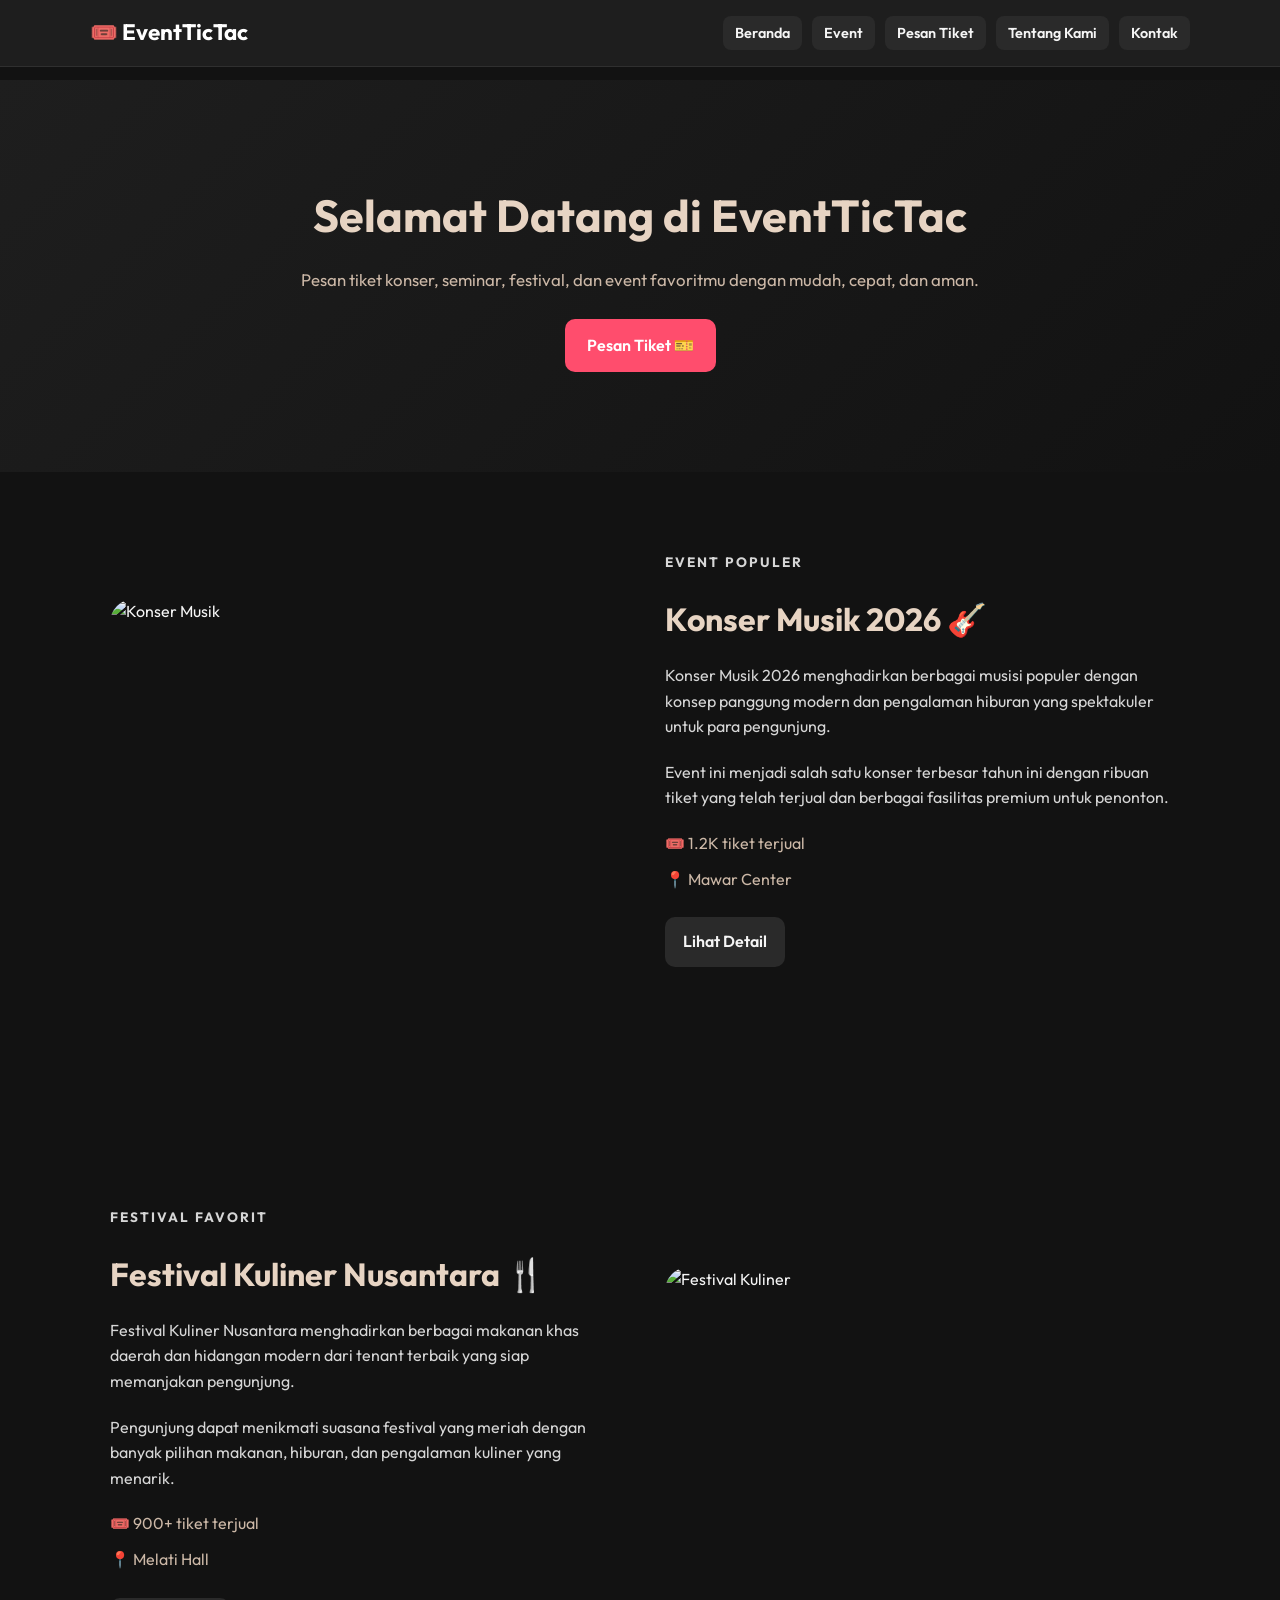
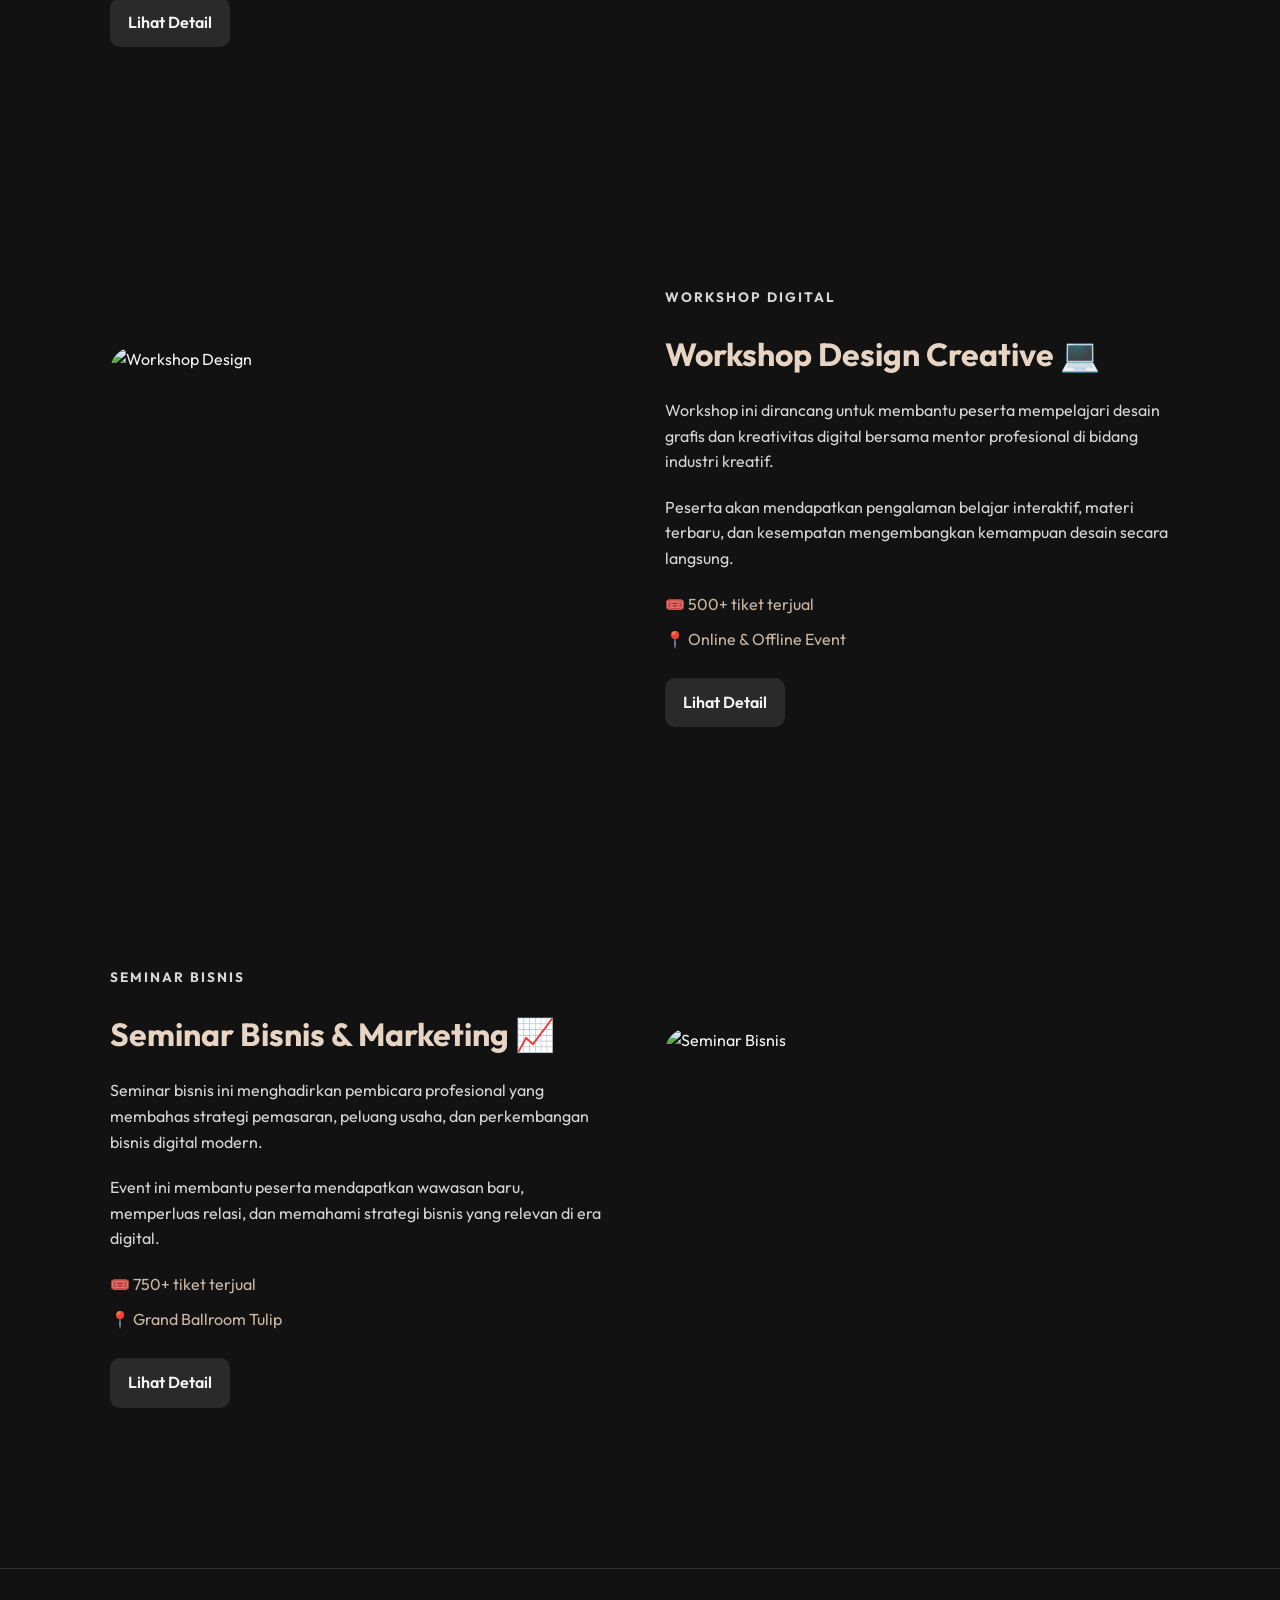
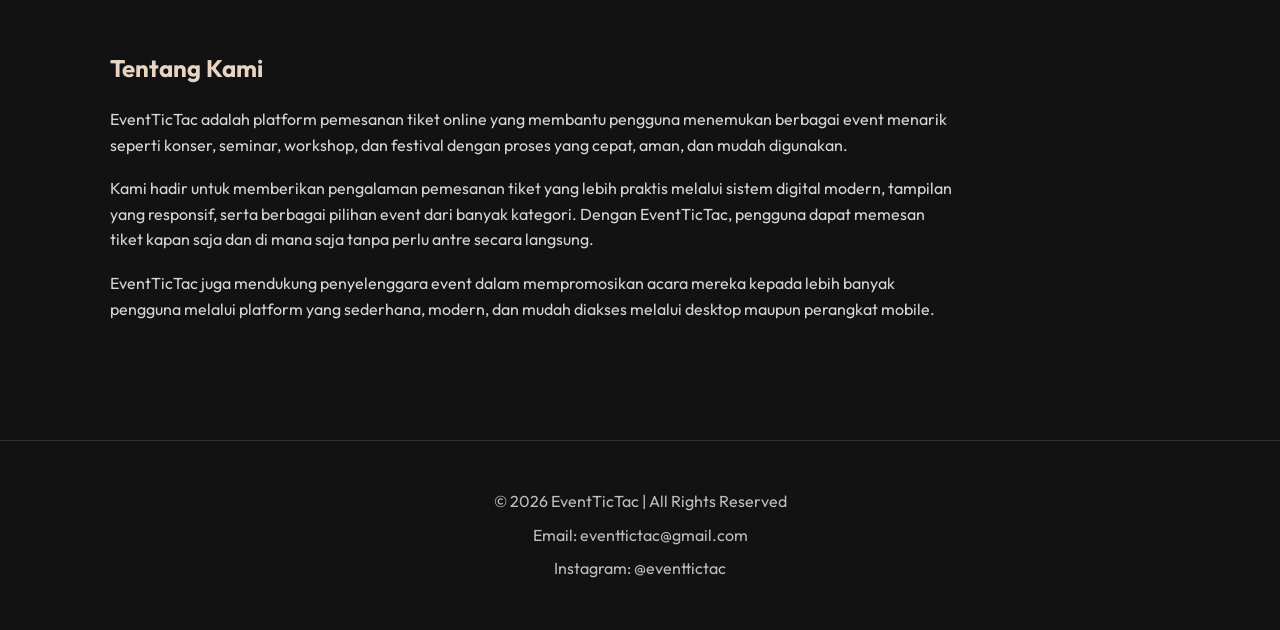
==== index.html @ c3b13cec "Index.html" ====
<!DOCTYPE html>
<html lang="en">

<head>
    <meta charset="UTF-8">
    <meta name="viewport" content="width=device-width, initial-scale=1.0">
    <title>EventTicTac - Ticket Booking Platform</title>
    <link rel="preconnect" href="https://fonts.googleapis.com">
    <link rel="preconnect" href="https://fonts.gstatic.com" crossorigin>
    <link href="https://fonts.googleapis.com/css2?family=Outfit:wght@100..900&display=swap" rel="stylesheet">

 <style>
    * {
        margin: 0;
        padding: 0;
        box-sizing: border-box;
    }

    html {
        scroll-behavior: smooth;
    }

    body {
        font-family: Outfit, sans-serif;
        background: #121212;
        color: #f5f5f5;
        padding-top: 80px;
        line-height: 1.6;
    }

    .container {
        max-width: 1100px;
        margin: auto;
        padding: 0 20px;
    }

    h1,
    h2 {
        color: #e7d4c3;
    }

    a {
        text-decoration: none;
    }

    img {
        display: block;
    }

    /* Navbar */
    .navbar {
        position: fixed;
        top: 0;
        left: 0;
        width: 100%;
        background: #1e1e1e;
        border-bottom: 1px solid #2f2f2f;
        z-index: 1000;
    }

    .navbar-inner {
        display: flex;
        justify-content: space-between;
        align-items: center;
        padding: 15px 0;
    }

    .logo {
        font-size: 1.4rem;
        font-weight: 700;
        color: #fff;
    }

    .nav-toggle {
        display: none;
    }

    .navtoggleMenu {
        display: none;
        flex-direction: column;
        cursor: pointer;
        gap: 5px;
    }

    .navtoggleMenu span {
        width: 25px;
        height: 3px;
        background: #f5f5f5;
        border-radius: 2px;
    }

    .navmenu {
        list-style: none;
        display: flex;
        gap: 10px;
    }

    .navmenu li a {
        color: #f5f5f5;
        padding: 8px 12px;
        background: #2a2a2a;
        border-radius: 8px;
        font-size: 0.9rem;
        font-weight: 600;
        transition: 0.3s ease;
    }

    .navmenu li a:hover {
        background: #ff4d6d;
        color: white;
    }

    /* Hero */
    .hero {
        text-align: center;
        padding: 100px 20px;
        background: linear-gradient(135deg, #1E1E1E, #121212);
    }

    .hero h1 {
        font-size: 2.8rem;
        margin-bottom: 15px;
    }

    .hero p {
        max-width: 700px;
        margin: 0 auto 25px;
        color: #ccb8a7;
        font-size: 1.05rem;
    }

    .hero a {
        display: inline-block;
        background: #ff4d6d;
        color: white;
        padding: 14px 22px;
        border-radius: 10px;
        font-weight: 600;
        transition: all 0.3s ease;
    }

    .hero a:hover {
        transform: scale(1.05);
        background: #ff6b86;
    }

    /* Section */
    .section {
        padding: 80px 0;
    }

    /* Showcase */
    .showcase {
        display: flex;
        align-items: center;
        gap: 50px;
        margin-bottom: 80px;
    }

    .reverse {
        flex-direction: row-reverse;
    }

    .showcase-image {
        flex: 1;
    }

    .showcase-image img {
        width: 100%;
        height: 320px;
        object-fit: cover;
        border-radius: 24px;
    }

    .showcase-text {
        flex: 1;
    }

    .mini-title {
        color: #ff4d6d;
        font-size: 0.85rem;
        font-weight: 700;
        letter-spacing: 2px;
        margin-bottom: 12px;
    }

    .showcase-text h2 {
        font-size: 2rem;
        margin-bottom: 18px;
    }

    .showcase-text p {
        color: #d6d6d6;
        margin-bottom: 20px;
    }

    .showcase-info {
        display: flex;
        flex-direction: column;
        gap: 10px;
        margin-bottom: 25px;
        color: #ccb8a7;
    }

    .showcase-btn {
        display: inline-block;
        background: #2a2a2a;
        color: #f5f5f5;
        padding: 12px 18px;
        border-radius: 10px;
        transition: 0.3s ease;
        font-weight: 600;
    }

    .showcase-btn:hover {
        background: #ff4d6d;
    }

    /* About */
    #about {
        border-top: 1px solid #2f2f2f;
    }

    #about h2 {
        margin-bottom: 20px;
    }

    #about p {
        color: #d6d6d6;
        max-width: 850px;
        margin-bottom: 18px;
    }

    /* Footer */
    footer {
        text-align: center;
        padding: 40px 20px;
        border-top: 1px solid #2f2f2f;
        color: #bdbdbd;
        margin-top: 20px;
    }

    footer p {
        margin: 8px 0;
    }

    /* Responsive */
    @media (max-width:768px) {

        .navtoggleMenu {
            display: flex;
        }

        nav {
            width: 100%;
        }

        .navmenu {
            display: none;
            flex-direction: column;
            margin-top: 15px;
        }

        .navmenu li a {
            display: block;
            text-align: center;
        }

        .nav-toggle:checked~nav .navmenu {
            display: flex;
        }

        .navbar-inner {
            flex-wrap: wrap;
        }

        .hero {
            padding: 80px 20px;
        }

        .hero h1 {
            font-size: 2rem;
        }

        .showcase,
        .reverse {
            flex-direction: column;
        }

        .showcase-image img {
        width: 100%;
        max-width: 420px;
        height: 260px;
        object-fit: cover;
        border-radius: 24px;
        }

        .showcase-text h2 {
            font-size: 1.6rem;
        }
    }
</style>
</head>

<body>

<!-- Awal header dan navigasi -->
<header class="navbar">
    <div class="container navbar-inner">

        <a href="#home" class="logo">🎟️ EventTicTac</a>

        <input type="checkbox" id="navtoggle" class="nav-toggle">

        <label for="navtoggle" class="navtoggleMenu">
            <span></span>
            <span></span>
            <span></span>
        </label>

        <nav>
            <ul class="navmenu">
                <li><a href="#home">Beranda</a></li>
                <li><a href="#event">Event</a></li>
                <li><a href="#ticket">Pesan Tiket</a></li>
                <li><a href="#about">Tentang Kami</a></li>
                <li><a href="#contact">Kontak</a></li>
            </ul>
        </nav>

    </div>
</header>
<!-- Akhir header -->

<!-- Awal main -->
<main>

    <!-- Hero -->
    <section id="home" class="hero">
        <div class="container">
            <h1>Selamat Datang di EventTicTac</h1>
            <p>
                Pesan tiket konser, seminar, festival, dan event favoritmu
                dengan mudah, cepat, dan aman.
            </p>
            <a href="#ticket">Pesan Tiket 🎫</a>
        </div>
    </section>

    <!-- Showcase Konser -->
    <section id="event" class="section">
        <div class="container">
            <div class="showcase">
                <div class="showcase-image">
                    <img src="https://i.pinimg.com/webp80/736x/2d/5f/96/2d5f96f8af8db0bbe653f1d4319b726e.webp" alt="Konser Musik">
                </div>

                <div class="showcase-text">
                    <p class="mini-title">EVENT POPULER</p>
                    <h2>Konser Musik 2026 🎸</h2>
                    <p>
                        Konser Musik 2026 menghadirkan berbagai musisi populer
                        dengan konsep panggung modern dan pengalaman hiburan
                        yang spektakuler untuk para pengunjung.
                    </p>
                    <p>
                        Event ini menjadi salah satu konser terbesar tahun ini
                        dengan ribuan tiket yang telah terjual dan berbagai
                        fasilitas premium untuk penonton.
                    </p>

                    <div class="showcase-info">
                        <span>🎟️ 1.2K tiket terjual</span>
                        <span>📍 Mawar Center</span>
                    </div>

                    <a href="#" class="showcase-btn">
                        Lihat Detail
                    </a>
                </div>
            </div>
        </div>
    </section>

    <!-- Showcase Kuliner -->
    <section class="section">
        <div class="container">
            <div class="showcase reverse">
                <div class="showcase-image">
                    <img src="https://i.pinimg.com/webp80/736x/ac/52/ff/ac52ff3c01eb0b616549acb9cebbe7db.webp" alt="Festival Kuliner">
                </div>

                <div class="showcase-text">
                    <p class="mini-title">FESTIVAL FAVORIT</p>
                    <h2>Festival Kuliner Nusantara 🍴</h2>
                    <p>
                        Festival Kuliner Nusantara menghadirkan berbagai
                        makanan khas daerah dan hidangan modern dari tenant
                        terbaik yang siap memanjakan pengunjung.
                    </p>
                    <p>
                        Pengunjung dapat menikmati suasana festival yang
                        meriah dengan banyak pilihan makanan, hiburan,
                        dan pengalaman kuliner yang menarik.
                    </p>

                    <div class="showcase-info">
                        <span>🎟️ 900+ tiket terjual</span>
                        <span>📍 Melati Hall</span>
                    </div>

                    <a href="#" class="showcase-btn">
                        Lihat Detail
                    </a>
                </div>
            </div>
        </div>
    </section>

    <!-- Showcase Workshop -->
    <section id="ticket" class="section">
        <div class="container">
            <div class="showcase">
                <div class="showcase-image">
                    <img src="https://i.pinimg.com/webp80/1200x/73/dd/2b/73dd2b2c9962b25616f73ed61fb1a26b.webp" alt="Workshop Design">
                </div>

                <div class="showcase-text">
                    <p class="mini-title">WORKSHOP DIGITAL</p>
                    <h2>Workshop Design Creative 💻</h2>
                    <p>
                        Workshop ini dirancang untuk membantu peserta
                        mempelajari desain grafis dan kreativitas digital
                        bersama mentor profesional di bidang industri kreatif.
                    </p>
                    <p>
                        Peserta akan mendapatkan pengalaman belajar interaktif,
                        materi terbaru, dan kesempatan mengembangkan kemampuan
                        desain secara langsung.
                    </p>

                    <div class="showcase-info">
                        <span>🎟️ 500+ tiket terjual</span>
                        <span>📍 Online & Offline Event</span>
                    </div>

                    <a href="#" class="showcase-btn">
                        Lihat Detail
                    </a>
                </div>
            </div>
        </div>
    </section>

    <!-- Showcase Seminar -->
    <section class="section">
        <div class="container">
            <div class="showcase reverse">
                <div class="showcase-image">
                    <img src="https://alcorprime.com/wp-content/uploads/2024/11/Seminar-Bisnis-1024x585.jpg" alt="Seminar Bisnis">
                </div>

                <div class="showcase-text">
                    <p class="mini-title">SEMINAR BISNIS</p>
                    <h2>Seminar Bisnis & Marketing 📈</h2>
                    <p>
                        Seminar bisnis ini menghadirkan pembicara profesional
                        yang membahas strategi pemasaran, peluang usaha,
                        dan perkembangan bisnis digital modern.
                    </p>

                    <p>
                        Event ini membantu peserta mendapatkan wawasan baru,
                        memperluas relasi, dan memahami strategi bisnis
                        yang relevan di era digital.
                    </p>

                    <div class="showcase-info">
                        <span>🎟️ 750+ tiket terjual</span>
                        <span>📍 Grand Ballroom Tulip</span>
                    </div>

                    <a href="#" class="showcase-btn">
                        Lihat Detail
                    </a>
                </div>
            </div>
        </div>
    </section>

    <!-- Tentang Kami -->
    <section id="about" class="section">
        <div class="container">
            <h2>Tentang Kami</h2>

        <p>
            EventTicTac adalah platform pemesanan tiket online yang membantu
            pengguna menemukan berbagai event menarik seperti konser,
            seminar, workshop, dan festival dengan proses yang cepat,
            aman, dan mudah digunakan.
        </p>

        <p>
            Kami hadir untuk memberikan pengalaman pemesanan tiket yang
            lebih praktis melalui sistem digital modern, tampilan yang
            responsif, serta berbagai pilihan event dari banyak kategori.
            Dengan EventTicTac, pengguna dapat memesan tiket kapan saja
            dan di mana saja tanpa perlu antre secara langsung.
        </p>

        <p>
            EventTicTac juga mendukung penyelenggara event dalam
            mempromosikan acara mereka kepada lebih banyak pengguna
            melalui platform yang sederhana, modern, dan mudah diakses
            melalui desktop maupun perangkat mobile.
        </p>
        </div>
    </section>
</main>

<!-- Footer -->
<footer id="contact">
    <div class="container">
        <p>&copy; 2026 EventTicTac | All Rights Reserved</p>
        <p>Email: eventtictac@gmail.com</p>
        <p>Instagram: @eventtictac</p>
    </div>
</footer>

</body>
</html>
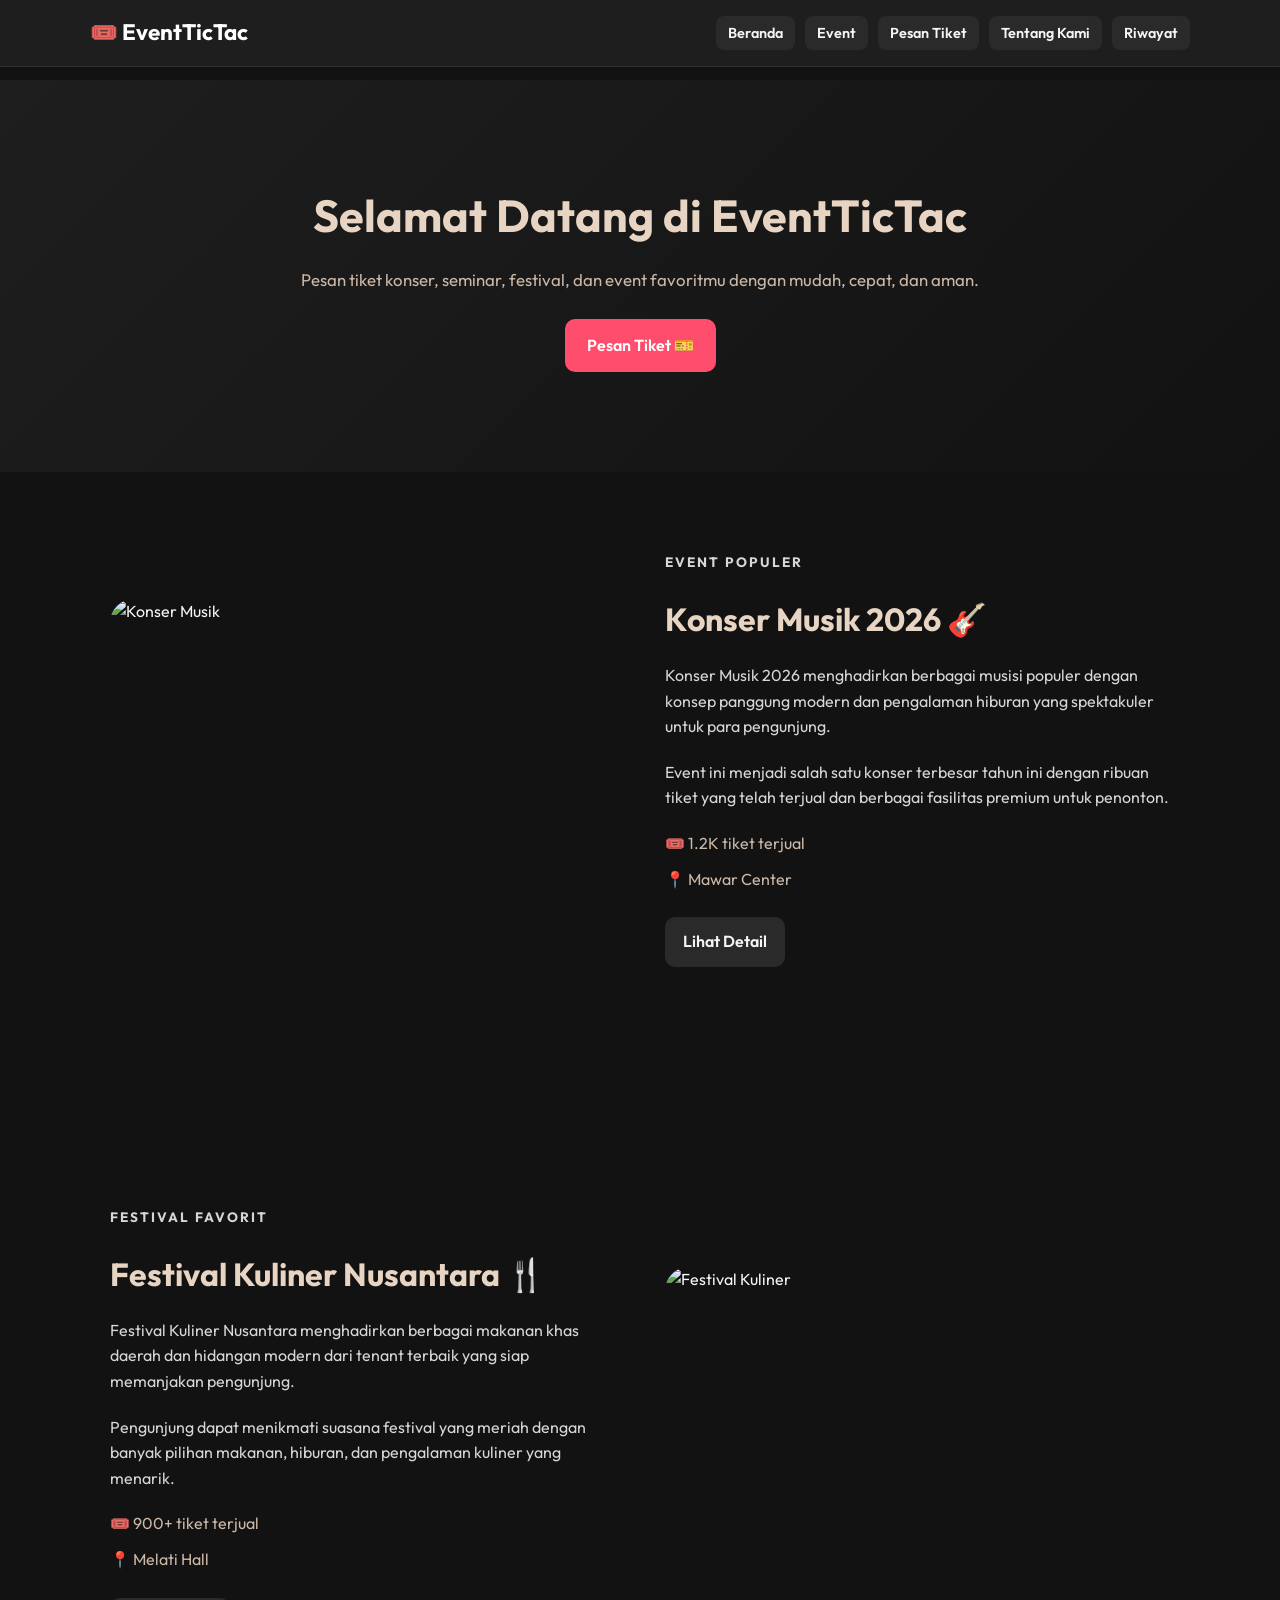
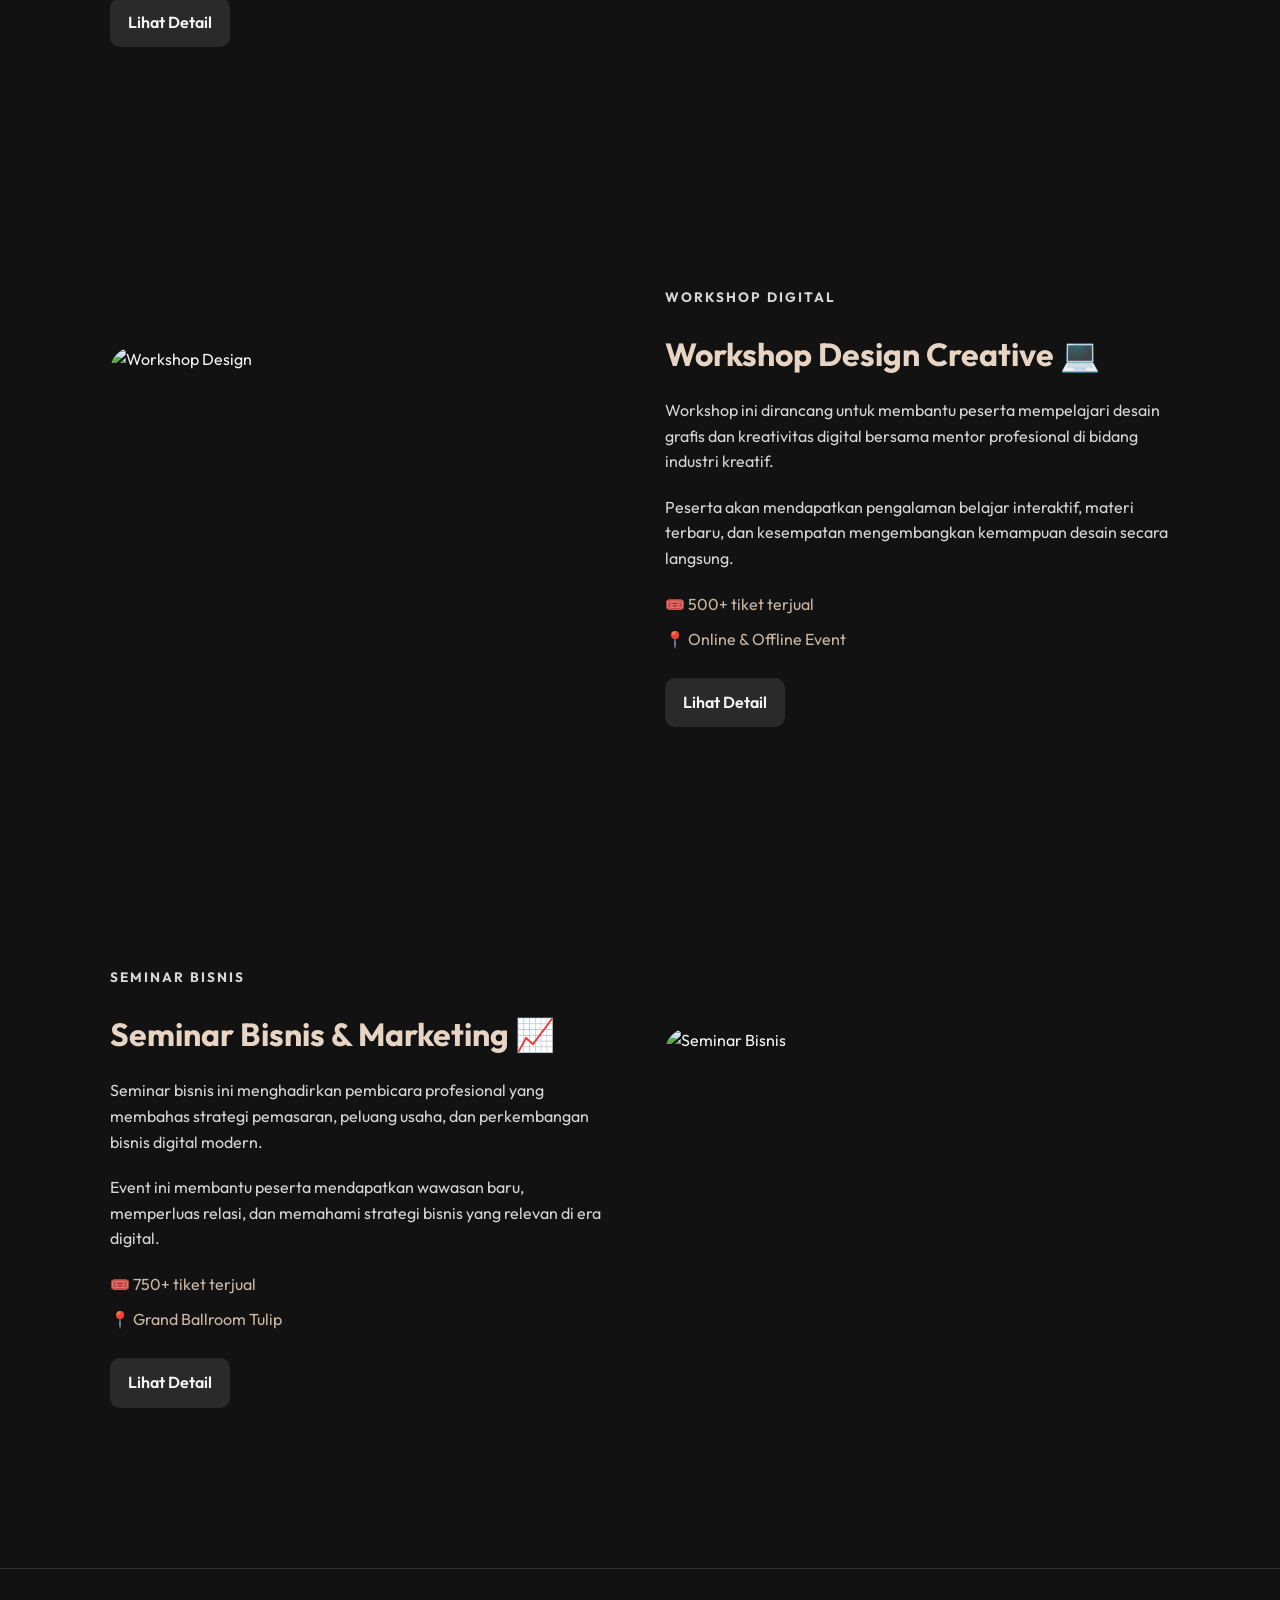
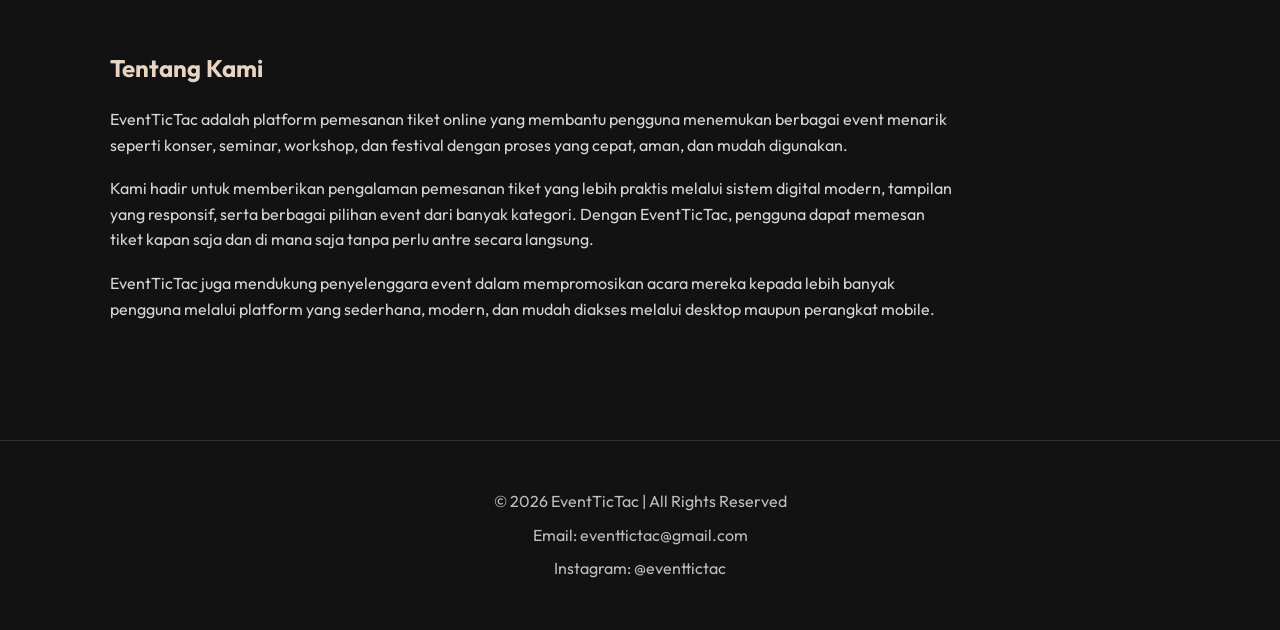
==== commit 48d7056f: "Menambahkan file html dan mengedit css" ====
--- a/index.html
+++ b/index.html
@@ -8,298 +8,7 @@
     <link rel="preconnect" href="https://fonts.googleapis.com">
     <link rel="preconnect" href="https://fonts.gstatic.com" crossorigin>
     <link href="https://fonts.googleapis.com/css2?family=Outfit:wght@100..900&display=swap" rel="stylesheet">
-
- <style>
-    * {
-        margin: 0;
-        padding: 0;
-        box-sizing: border-box;
-    }
-
-    html {
-        scroll-behavior: smooth;
-    }
-
-    body {
-        font-family: Outfit, sans-serif;
-        background: #121212;
-        color: #f5f5f5;
-        padding-top: 80px;
-        line-height: 1.6;
-    }
-
-    .container {
-        max-width: 1100px;
-        margin: auto;
-        padding: 0 20px;
-    }
-
-    h1,
-    h2 {
-        color: #e7d4c3;
-    }
-
-    a {
-        text-decoration: none;
-    }
-
-    img {
-        display: block;
-    }
-
-    /* Navbar */
-    .navbar {
-        position: fixed;
-        top: 0;
-        left: 0;
-        width: 100%;
-        background: #1e1e1e;
-        border-bottom: 1px solid #2f2f2f;
-        z-index: 1000;
-    }
-
-    .navbar-inner {
-        display: flex;
-        justify-content: space-between;
-        align-items: center;
-        padding: 15px 0;
-    }
-
-    .logo {
-        font-size: 1.4rem;
-        font-weight: 700;
-        color: #fff;
-    }
-
-    .nav-toggle {
-        display: none;
-    }
-
-    .navtoggleMenu {
-        display: none;
-        flex-direction: column;
-        cursor: pointer;
-        gap: 5px;
-    }
-
-    .navtoggleMenu span {
-        width: 25px;
-        height: 3px;
-        background: #f5f5f5;
-        border-radius: 2px;
-    }
-
-    .navmenu {
-        list-style: none;
-        display: flex;
-        gap: 10px;
-    }
-
-    .navmenu li a {
-        color: #f5f5f5;
-        padding: 8px 12px;
-        background: #2a2a2a;
-        border-radius: 8px;
-        font-size: 0.9rem;
-        font-weight: 600;
-        transition: 0.3s ease;
-    }
-
-    .navmenu li a:hover {
-        background: #ff4d6d;
-        color: white;
-    }
-
-    /* Hero */
-    .hero {
-        text-align: center;
-        padding: 100px 20px;
-        background: linear-gradient(135deg, #1E1E1E, #121212);
-    }
-
-    .hero h1 {
-        font-size: 2.8rem;
-        margin-bottom: 15px;
-    }
-
-    .hero p {
-        max-width: 700px;
-        margin: 0 auto 25px;
-        color: #ccb8a7;
-        font-size: 1.05rem;
-    }
-
-    .hero a {
-        display: inline-block;
-        background: #ff4d6d;
-        color: white;
-        padding: 14px 22px;
-        border-radius: 10px;
-        font-weight: 600;
-        transition: all 0.3s ease;
-    }
-
-    .hero a:hover {
-        transform: scale(1.05);
-        background: #ff6b86;
-    }
-
-    /* Section */
-    .section {
-        padding: 80px 0;
-    }
-
-    /* Showcase */
-    .showcase {
-        display: flex;
-        align-items: center;
-        gap: 50px;
-        margin-bottom: 80px;
-    }
-
-    .reverse {
-        flex-direction: row-reverse;
-    }
-
-    .showcase-image {
-        flex: 1;
-    }
-
-    .showcase-image img {
-        width: 100%;
-        height: 320px;
-        object-fit: cover;
-        border-radius: 24px;
-    }
-
-    .showcase-text {
-        flex: 1;
-    }
-
-    .mini-title {
-        color: #ff4d6d;
-        font-size: 0.85rem;
-        font-weight: 700;
-        letter-spacing: 2px;
-        margin-bottom: 12px;
-    }
-
-    .showcase-text h2 {
-        font-size: 2rem;
-        margin-bottom: 18px;
-    }
-
-    .showcase-text p {
-        color: #d6d6d6;
-        margin-bottom: 20px;
-    }
-
-    .showcase-info {
-        display: flex;
-        flex-direction: column;
-        gap: 10px;
-        margin-bottom: 25px;
-        color: #ccb8a7;
-    }
-
-    .showcase-btn {
-        display: inline-block;
-        background: #2a2a2a;
-        color: #f5f5f5;
-        padding: 12px 18px;
-        border-radius: 10px;
-        transition: 0.3s ease;
-        font-weight: 600;
-    }
-
-    .showcase-btn:hover {
-        background: #ff4d6d;
-    }
-
-    /* About */
-    #about {
-        border-top: 1px solid #2f2f2f;
-    }
-
-    #about h2 {
-        margin-bottom: 20px;
-    }
-
-    #about p {
-        color: #d6d6d6;
-        max-width: 850px;
-        margin-bottom: 18px;
-    }
-
-    /* Footer */
-    footer {
-        text-align: center;
-        padding: 40px 20px;
-        border-top: 1px solid #2f2f2f;
-        color: #bdbdbd;
-        margin-top: 20px;
-    }
-
-    footer p {
-        margin: 8px 0;
-    }
-
-    /* Responsive */
-    @media (max-width:768px) {
-
-        .navtoggleMenu {
-            display: flex;
-        }
-
-        nav {
-            width: 100%;
-        }
-
-        .navmenu {
-            display: none;
-            flex-direction: column;
-            margin-top: 15px;
-        }
-
-        .navmenu li a {
-            display: block;
-            text-align: center;
-        }
-
-        .nav-toggle:checked~nav .navmenu {
-            display: flex;
-        }
-
-        .navbar-inner {
-            flex-wrap: wrap;
-        }
-
-        .hero {
-            padding: 80px 20px;
-        }
-
-        .hero h1 {
-            font-size: 2rem;
-        }
-
-        .showcase,
-        .reverse {
-            flex-direction: column;
-        }
-
-        .showcase-image img {
-        width: 100%;
-        max-width: 420px;
-        height: 260px;
-        object-fit: cover;
-        border-radius: 24px;
-        }
-
-        .showcase-text h2 {
-            font-size: 1.6rem;
-        }
-    }
-</style>
+    <link rel="stylesheet" href="css/style.css">
 </head>
 
 <body>
@@ -307,11 +16,8 @@
 <!-- Awal header dan navigasi -->
 <header class="navbar">
     <div class="container navbar-inner">
-
-        <a href="#home" class="logo">🎟️ EventTicTac</a>
-
+        <a href="index.html" class="logo">🎟️ EventTicTac</a>
         <input type="checkbox" id="navtoggle" class="nav-toggle">
-
         <label for="navtoggle" class="navtoggleMenu">
             <span></span>
             <span></span>
@@ -320,11 +26,11 @@
 
         <nav>
             <ul class="navmenu">
-                <li><a href="#home">Beranda</a></li>
+                <li><a href="index.html" class="Aktif">Beranda</a></li>
                 <li><a href="#event">Event</a></li>
-                <li><a href="#ticket">Pesan Tiket</a></li>
+                <li><a href="pesantiket.html">Pesan Tiket</a></li>
                 <li><a href="#about">Tentang Kami</a></li>
-                <li><a href="#contact">Kontak</a></li>
+                <li><a href="riwayat.html">Riwayat</a></li>
             </ul>
         </nav>
 
@@ -343,7 +49,7 @@
                 Pesan tiket konser, seminar, festival, dan event favoritmu
                 dengan mudah, cepat, dan aman.
             </p>
-            <a href="#ticket">Pesan Tiket 🎫</a>
+            <a href="tiket.html" class="btn btn-primary">Pesan Tiket 🎫</a>
         </div>
     </section>
 
--- a/css/style.css
+++ b/css/style.css
@@ -0,0 +1,289 @@
+    * {
+        margin: 0;
+        padding: 0;
+        box-sizing: border-box;
+    }
+
+    html {
+        scroll-behavior: smooth;
+    }
+
+    body {
+        font-family: Outfit, sans-serif;
+        background: #121212;
+        color: #f5f5f5;
+        padding-top: 80px;
+        line-height: 1.6;
+    }
+
+    .container {
+        max-width: 1100px;
+        margin: auto;
+        padding: 0 20px;
+    }
+
+    h1,
+    h2 {
+        color: #e7d4c3;
+    }
+
+    a {
+        text-decoration: none;
+    }
+
+    img {
+        display: block;
+    }
+
+    /* Navbar */
+    .navbar {
+        position: fixed;
+        top: 0;
+        left: 0;
+        width: 100%;
+        background: #1e1e1e;
+        border-bottom: 1px solid #2f2f2f;
+        z-index: 1000;
+    }
+
+    .navbar-inner {
+        display: flex;
+        justify-content: space-between;
+        align-items: center;
+        padding: 15px 0;
+    }
+
+    .logo {
+        font-size: 1.4rem;
+        font-weight: 700;
+        color: #fff;
+    }
+
+    .nav-toggle {
+        display: none;
+    }
+
+    .navtoggleMenu {
+        display: none;
+        flex-direction: column;
+        cursor: pointer;
+        gap: 5px;
+    }
+
+    .navtoggleMenu span {
+        width: 25px;
+        height: 3px;
+        background: #f5f5f5;
+        border-radius: 2px;
+    }
+
+    .navmenu {
+        list-style: none;
+        display: flex;
+        gap: 10px;
+    }
+
+    .navmenu li a {
+        color: #f5f5f5;
+        padding: 8px 12px;
+        background: #2a2a2a;
+        border-radius: 8px;
+        font-size: 0.9rem;
+        font-weight: 600;
+        transition: 0.3s ease;
+    }
+
+    .navmenu li a:hover {
+        background: #ff4d6d;
+        color: white;
+    }
+
+    /* Hero */
+    .hero {
+        text-align: center;
+        padding: 100px 20px;
+        background: linear-gradient(135deg, #1E1E1E, #121212);
+    }
+
+    .hero h1 {
+        font-size: 2.8rem;
+        margin-bottom: 15px;
+    }
+
+    .hero p {
+        max-width: 700px;
+        margin: 0 auto 25px;
+        color: #ccb8a7;
+        font-size: 1.05rem;
+    }
+
+    .hero a {
+        display: inline-block;
+        background: #ff4d6d;
+        color: white;
+        padding: 14px 22px;
+        border-radius: 10px;
+        font-weight: 600;
+        transition: all 0.3s ease;
+    }
+
+    .hero a:hover {
+        transform: scale(1.05);
+        background: #ff6b86;
+    }
+
+    /* Section */
+    .section {
+        padding: 80px 0;
+    }
+
+    /* Showcase */
+    .showcase {
+        display: flex;
+        align-items: center;
+        gap: 50px;
+        margin-bottom: 80px;
+    }
+
+    .reverse {
+        flex-direction: row-reverse;
+    }
+
+    .showcase-image {
+        flex: 1;
+    }
+
+    .showcase-image img {
+        width: 100%;
+        height: 320px;
+        object-fit: cover;
+        border-radius: 24px;
+    }
+
+    .showcase-text {
+        flex: 1;
+    }
+
+    .mini-title {
+        color: #ff4d6d;
+        font-size: 0.85rem;
+        font-weight: 700;
+        letter-spacing: 2px;
+        margin-bottom: 12px;
+    }
+
+    .showcase-text h2 {
+        font-size: 2rem;
+        margin-bottom: 18px;
+    }
+
+    .showcase-text p {
+        color: #d6d6d6;
+        margin-bottom: 20px;
+    }
+
+    .showcase-info {
+        display: flex;
+        flex-direction: column;
+        gap: 10px;
+        margin-bottom: 25px;
+        color: #ccb8a7;
+    }
+
+    .showcase-btn {
+        display: inline-block;
+        background: #2a2a2a;
+        color: #f5f5f5;
+        padding: 12px 18px;
+        border-radius: 10px;
+        transition: 0.3s ease;
+        font-weight: 600;
+    }
+
+    .showcase-btn:hover {
+        background: #ff4d6d;
+    }
+
+    /* About */
+    #about {
+        border-top: 1px solid #2f2f2f;
+    }
+
+    #about h2 {
+        margin-bottom: 20px;
+    }
+
+    #about p {
+        color: #d6d6d6;
+        max-width: 850px;
+        margin-bottom: 18px;
+    }
+
+    /* Footer */
+    footer {
+        text-align: center;
+        padding: 40px 20px;
+        border-top: 1px solid #2f2f2f;
+        color: #bdbdbd;
+        margin-top: 20px;
+    }
+
+    footer p {
+        margin: 8px 0;
+    }
+
+    /* Responsive */
+    @media (max-width:768px) {
+
+        .navtoggleMenu {
+            display: flex;
+        }
+
+        nav {
+            width: 100%;
+        }
+
+        .navmenu {
+            display: none;
+            flex-direction: column;
+            margin-top: 15px;
+        }
+
+        .navmenu li a {
+            display: block;
+            text-align: center;
+        }
+
+        .nav-toggle:checked~nav .navmenu {
+            display: flex;
+        }
+
+        .navbar-inner {
+            flex-wrap: wrap;
+        }
+
+        .hero {
+            padding: 80px 20px;
+        }
+
+        .hero h1 {
+            font-size: 2rem;
+        }
+
+        .showcase,
+        .reverse {
+            flex-direction: column;
+        }
+
+        .showcase-image img {
+            width: 100%;
+            max-width: 420px;
+            height: 260px;
+            object-fit: cover;
+            border-radius: 24px;
+        }
+
+        .showcase-text h2 {
+            font-size: 1.6rem;
+        }
+    }
